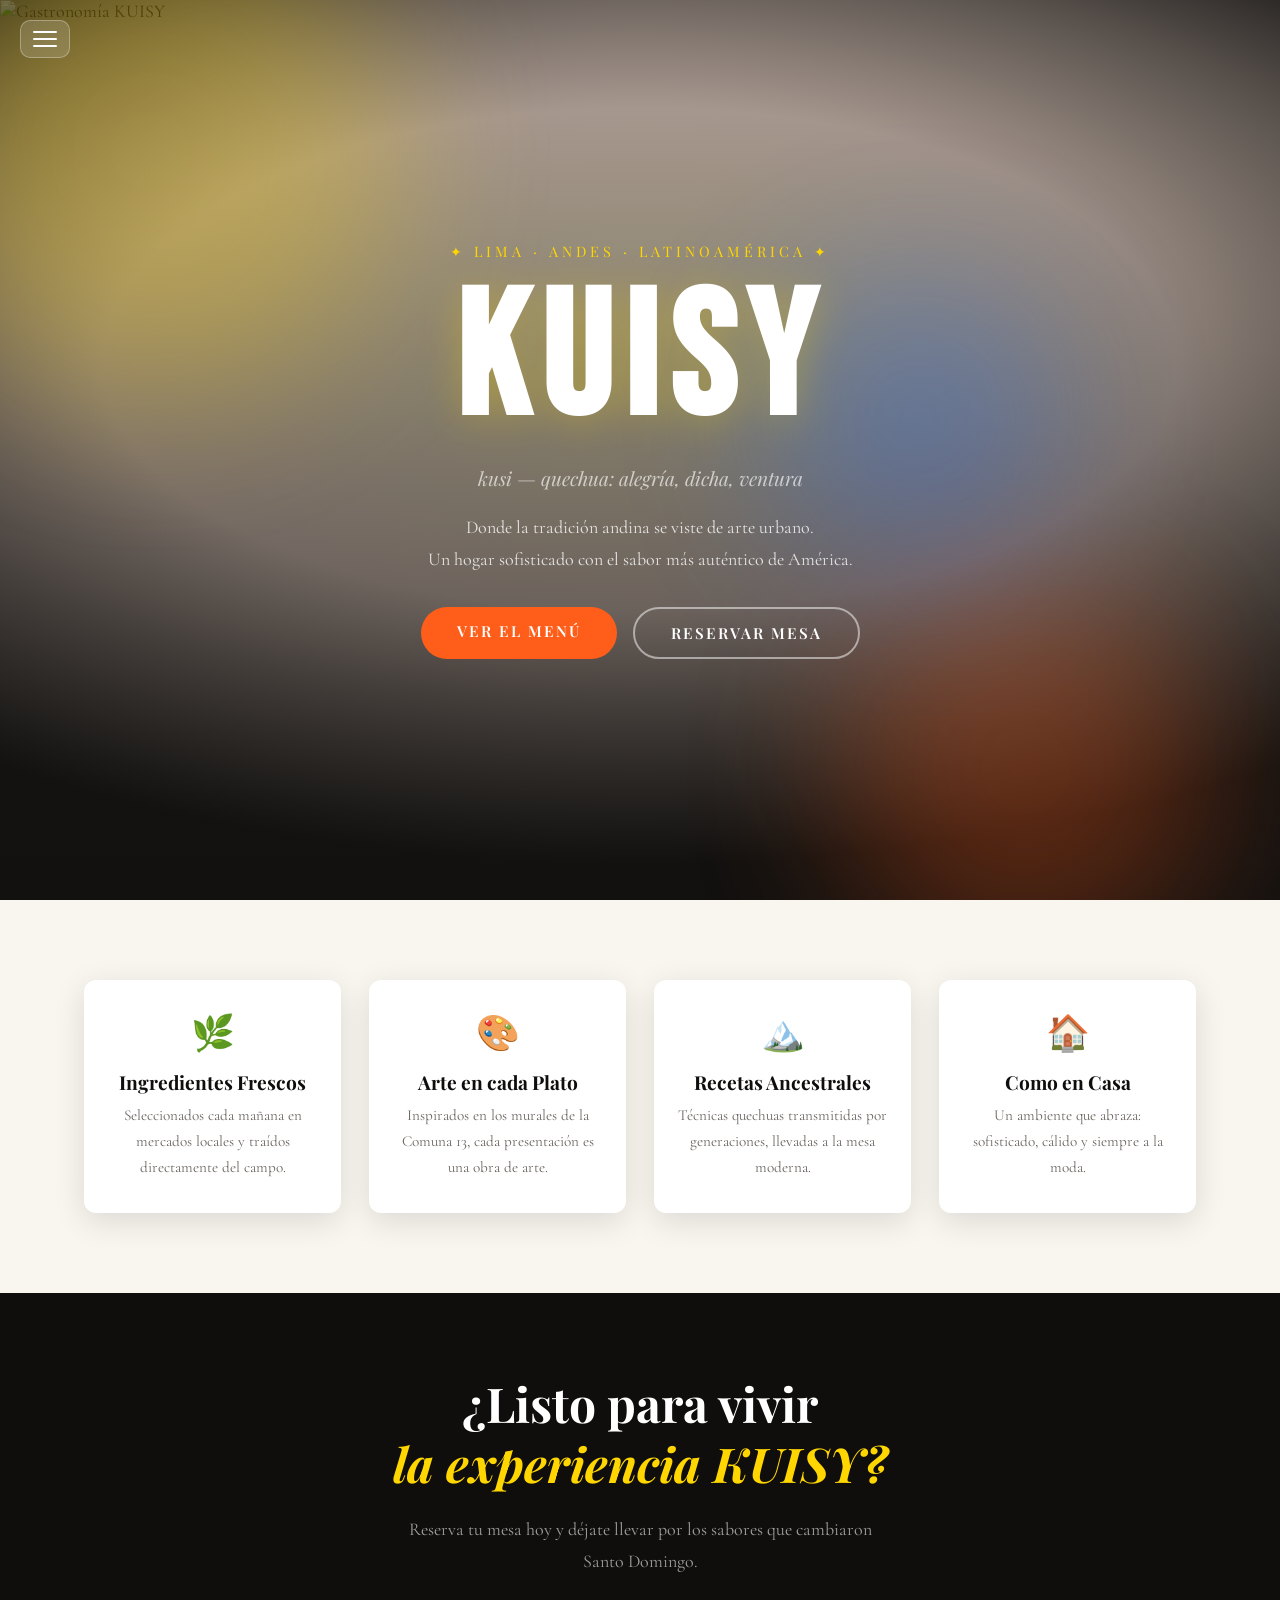
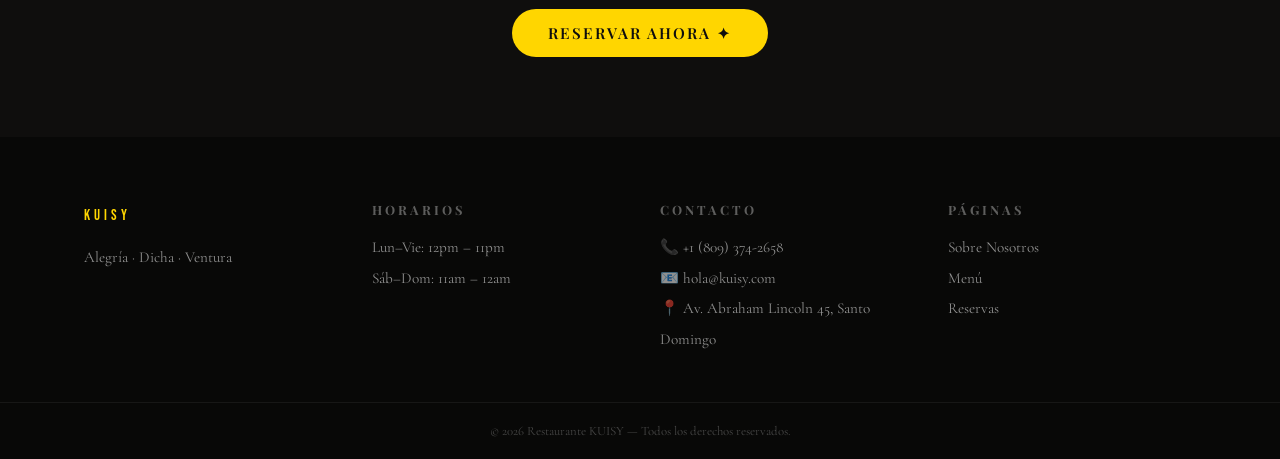
==== PAGINA WEB/index.html @ f2e791fc "Agregacion de proyecto python" ====
<!DOCTYPE html>
<html lang="es">
<head>
  <meta charset="UTF-8"/>
  <meta name="viewport" content="width=device-width, initial-scale=1.0"/>
  <title>KUISY — Inicio</title>
  <link rel="icon" href="C:\Users\Brita\OneDrive\Desktop\workpace\img\logo2.png" type="image/png">
  <link href="https://fonts.googleapis.com/css2?family=Playfair+Display:ital,wght@0,700;1,400&family=Cormorant+Garamond:wght@300;400;600&family=Bebas+Neue&display=swap" rel="stylesheet"/>
  <!-- Hoja de estilos compartida por todas las páginas -->
  <link rel="stylesheet" href="style.css"/>
  <!-- Estilos exclusivos del hero (inicio) -->
  <style>
    /* ---- HERO: ocupa toda la pantalla con destellos de luz ---- */
    .hero {
      position: relative; min-height: 100vh;
      display: flex; align-items: center; justify-content: center;
      /* Radial-gradient que crea destellos de luz desde el centro */
      background: radial-gradient(ellipse 120% 80% at 50% 40%,
        rgba(255,214,0,0.18) 0%, rgba(255,94,26,0.12) 35%, rgba(15,14,13,0.95) 70%);
      overflow: hidden;
    }
    /* Imagen de fondo del hero */
    .hero-bg { position: absolute; inset: 0; }
    .hero-bg img { filter: brightness(0.45) saturate(1.2); }
    .hero-bg .dim { position: absolute; inset: 0; background: linear-gradient(to bottom, rgba(15,14,13,0.3), rgba(15,14,13,0.75)); }

    /* Destellos animados de color (círculos con blur) */
    .glow { position: absolute; border-radius: 50%; filter: blur(80px); opacity: 0.3; animation: pulse 6s ease-in-out infinite alternate; z-index: 1; }
    .g1 { width:500px;height:500px; background:var(--amarillo); top:-100px;left:-100px; }
    .g2 { width:380px;height:380px; background:var(--naranja);  bottom:-60px;right:5%; animation-delay:2s; }
    .g3 { width:300px;height:300px; background:var(--azul);     top:30%;left:60%;      animation-delay:4s; }
    @keyframes pulse { to { transform:scale(1.35); opacity:0.45; } }

    /* Contenido central del hero */
    .hero-content { position:relative; z-index:2; text-align:center; padding:24px; animation: fadeUp 1.2s ease both; }
    .hero-tag   { font-family:var(--f-serif); font-size:.9rem; letter-spacing:4px; color:var(--amarillo); text-transform:uppercase; margin-bottom:14px; }
    .hero-title { font-family:var(--f-display); font-size:clamp(5rem,15vw,11rem); color:var(--blanco); letter-spacing:12px; line-height:1; text-shadow:0 4px 40px rgba(255,214,0,0.3); }
    .hero-sub   { font-family:var(--f-serif); font-style:italic; color:rgba(255,255,255,0.65); font-size:1.2rem; margin:14px 0 20px; }
    .hero-desc  { color:rgba(255,255,255,0.82); line-height:1.8; margin-bottom:32px; max-width:480px; margin-left:auto; margin-right:auto; }
    .hero-btns  { display:flex; gap:16px; justify-content:center; flex-wrap:wrap; }

    /* ---- SECCIÓN: mini-tarjetas de características ---- */
    .features { display:grid; grid-template-columns:repeat(auto-fit,minmax(220px,1fr)); gap:28px; padding:80px 0; }
    .feat-card { background:var(--blanco); border-radius:var(--radio); padding:32px 24px; box-shadow:var(--sombra); text-align:center; transition:transform .3s; }
    .feat-card:hover { transform:translateY(-6px); }
    .feat-icon { font-size:2.2rem; margin-bottom:14px; }
    .feat-card h3 { font-family:var(--f-serif); font-size:1.2rem; margin-bottom:8px; }
    .feat-card p  { color:var(--gris); font-size:.95rem; line-height:1.7; }

    /* ---- SECCIÓN: llamada a la acción ---- */
    .cta { background:var(--negro); padding:80px 24px; text-align:center; }
    .cta h2 { color:var(--blanco); } .cta h2 em { color:var(--amarillo); }
    .cta p  { color:rgba(255,255,255,0.6); margin-bottom:32px; max-width:500px; margin-left:auto; margin-right:auto; line-height:1.8; }
    .cta .btn-primary { background:var(--amarillo); color:var(--negro); }
    .cta .btn-primary:hover { background:var(--naranja); color:var(--blanco); }
  </style>
</head>
<body>

  <!-- Botón hamburguesa (abre/cierra el sidebar) -->
  <button class="menu-toggle" id="menuToggle"><span></span><span></span><span></span></button>

  <!-- Sidebar: menú lateral con efecto vidrio (glassmorphism en style.css) -->
  <nav class="sidebar" id="sidebar">
    <div class="sidebar-logo">KUISY</div>
    <ul>
      <!-- Cada enlace lleva a su propia página HTML -->
      <li><a href="index.html"    onclick="closeMenu()">✦ Inicio</a></li>
      <li><a href="nosotros.html" onclick="closeMenu()">✦ Sobre Nosotros</a></li>
      <li><a href="menu.html"     onclick="closeMenu()">✦ Menú</a></li>
      <li><a href="reservas.html" onclick="closeMenu()">✦ Reservas</a></li>
      <li><a href="#footer"       onclick="closeMenu()">✦ Contacto</a></li>
    </ul>
  </nav>
  <div class="overlay" id="overlay" onclick="closeMenu()"></div>

  <!-- ===== HERO — sección principal con destellos ===== -->
  <section class="hero">
    <div class="glow g1"></div>
    <div class="glow g2"></div>
    <div class="glow g3"></div>
    <div class="hero-bg">
      <img src="https://images.unsplash.com/photo-1504674900247-0877df9cc836?w=1600&q=80" alt="Gastronomía KUISY"/>
      <div class="dim"></div>
    </div>
    <div class="hero-content">
      <p class="hero-tag">✦ Lima · Andes · Latinoamérica ✦</p>
      <h1 class="hero-title">KUISY</h1>
      <p class="hero-sub"><em>kusi — quechua: alegría, dicha, ventura</em></p>
      <p class="hero-desc">Donde la tradición andina se viste de arte urbano.<br/>Un hogar sofisticado con el sabor más auténtico de América.</p>
      <div class="hero-btns">
        <!-- Hipervínculo al menú de comida (página separada) -->
        <a href="menu.html" class="btn btn-primary">Ver el Menú</a>
        <!-- Hipervínculo al formulario de reservas (página separada) -->
        <a href="reservas.html" class="btn btn-outline" style="border-color:rgba(255,255,255,0.5);color:var(--blanco);">Reservar Mesa</a>
      </div>
    </div>
  </section>

  <!-- ===== CARACTERÍSTICAS — 4 íconos destacando el restaurante ===== -->
  <section>
    <div class="container">
      <div class="features fade-up">
        <div class="feat-card">
          <div class="feat-icon">🌿</div>
          <h3>Ingredientes Frescos</h3>
          <p>Seleccionados cada mañana en mercados locales y traídos directamente del campo.</p>
        </div>
        <div class="feat-card">
          <div class="feat-icon">🎨</div>
          <h3>Arte en cada Plato</h3>
          <p>Inspirados en los murales de la Comuna 13, cada presentación es una obra de arte.</p>
        </div>
        <div class="feat-card">
          <div class="feat-icon">🏔️</div>
          <h3>Recetas Ancestrales</h3>
          <p>Técnicas quechuas transmitidas por generaciones, llevadas a la mesa moderna.</p>
        </div>
        <div class="feat-card">
          <div class="feat-icon">🏠</div>
          <h3>Como en Casa</h3>
          <p>Un ambiente que abraza: sofisticado, cálido y siempre a la moda.</p>
        </div>
      </div>
    </div>
  </section>

  <!-- ===== LLAMADA A LA ACCIÓN ===== -->
  <section class="cta">
    <h2>¿Listo para vivir<br/><em>la experiencia KUISY?</em></h2>
    <p>Reserva tu mesa hoy y déjate llevar por los sabores que cambiaron Santo Domingo.</p>
    <!-- Hipervínculo a la página de reservas -->
    <a href="reservas.html" class="btn btn-primary">Reservar Ahora ✦</a>
  </section>

  <!-- ===== FOOTER ===== -->
  <footer id="footer">
    <div class="container footer-grid">
      <div class="footer-col">
        <p class="footer-logo">KUISY</p>
        <p>Alegría · Dicha · Ventura</p>
      </div>
      <div class="footer-col">
        <h4>Horarios</h4>
        <p>Lun–Vie: 12pm – 11pm</p>
        <p>Sáb–Dom: 11am – 12am</p>
      </div>
      <div class="footer-col">
        <h4>Contacto</h4>
        <p>📞 +1 (809) 374-2658</p>
        <p>📧 hola@kuisy.com</p>
        <p>📍 Av. Abraham Lincoln 45, Santo Domingo</p>
      </div>
      <div class="footer-col">
        <h4>Páginas</h4>
        <a href="nosotros.html">Sobre Nosotros</a>
        <a href="menu.html">Menú</a>
        <a href="reservas.html">Reservas</a>
      </div>
    </div>
    <div class="footer-bottom">&copy; 2026 Restaurante KUISY — Todos los derechos reservados.</div>
  </footer>

  <script src="main.js"></script>
</body>
</html>
---- PAGINA WEB/style.css ----
/* ================================================
   style.css — Estilos compartidos de TODAS las páginas
   Paleta: naranja vibrante, azul, amarillo, rosa
   Inspiración: street art Comuna 13 + elegancia italiana
================================================= */

/* --- Variables globales de color, fuente y espaciado --- */
:root {
  --naranja: #FF5E1A;
  --azul:    #1A6BFF;
  --amarillo:#FFD600;
  --rosa:    #FF2D78;
  --negro:   #0F0E0D;
  --crema:   #F9F5EF;
  --gris:    #6B6560;
  --blanco:  #FFFFFF;

  /* Tipografías: display=retro bold, serif=italiana elegante, body=refinada */
  --f-display: 'Bebas Neue', sans-serif;
  --f-serif:   'Playfair Display', serif;
  --f-body:    'Cormorant Garamond', serif;

  --sombra: 0 8px 32px rgba(0,0,0,0.12);
  --radio: 12px;
}

/* --- Reset básico para que todos los navegadores partan igual --- */
*, *::before, *::after { box-sizing: border-box; margin: 0; padding: 0; }
html  { scroll-behavior: smooth; }
body  { font-family: var(--f-body); font-size: 18px; color: var(--negro); background: var(--crema); overflow-x: hidden; }
img   { display: block; width: 100%; height: 100%; object-fit: cover; }
a     { text-decoration: none; color: inherit; }
ul    { list-style: none; }

/* --- Contenedor centrado reutilizable en todas las páginas --- */
.container { max-width: 1160px; margin: 0 auto; padding: 0 24px; }

/* ================================================
   BOTÓN HAMBURGUESA (fijo en toda la web)
================================================= */
.menu-toggle {
  position: fixed; top: 20px; left: 20px; z-index: 1000;
  background: rgba(255,255,255,0.15);
  backdrop-filter: blur(10px);         /* efecto vidrio */
  border: 1px solid rgba(255,255,255,0.3);
  border-radius: 10px; padding: 10px 12px;
  cursor: pointer; display: flex; flex-direction: column; gap: 5px;
}
.menu-toggle span { display: block; width: 24px; height: 2px; background: var(--blanco); border-radius: 2px; transition: all 0.3s; }

/* Transforma las 3 líneas en X cuando el menú está abierto */
body.menu-open .menu-toggle span:nth-child(1) { transform: translateY(7px) rotate(45deg); }
body.menu-open .menu-toggle span:nth-child(2) { opacity: 0; }
body.menu-open .menu-toggle span:nth-child(3) { transform: translateY(-7px) rotate(-45deg); }

/* ================================================
   SIDEBAR — menú lateral glassmorphism
================================================= */
.sidebar {
  position: fixed; top: 0; left: -280px; width: 260px; height: 100vh;
  z-index: 999; padding: 60px 32px;
  background: rgba(15,14,13,0.80);
  backdrop-filter: blur(20px);         /* efecto vidrio oscuro */
  border-right: 1px solid rgba(255,255,255,0.08);
  transition: left 0.4s cubic-bezier(0.23,1,0.32,1);
}
.sidebar.open { left: 0; }             /* se desliza al abrirse */

.sidebar-logo { font-family: var(--f-display); font-size: 2.4rem; color: var(--amarillo); letter-spacing: 4px; margin-bottom: 48px; }
.sidebar ul li { margin-bottom: 22px; }
.sidebar ul li a { font-family: var(--f-serif); font-size: 1.05rem; color: rgba(255,255,255,0.8); letter-spacing: 1px; transition: color 0.2s, padding-left 0.2s; }
.sidebar ul li a:hover,
.sidebar ul li a.active { color: var(--naranja); padding-left: 8px; }

/* Overlay oscuro detrás del sidebar */
.overlay { position: fixed; inset: 0; background: rgba(0,0,0,0.5); z-index: 998; opacity: 0; pointer-events: none; transition: opacity 0.3s; }
.overlay.active { opacity: 1; pointer-events: all; }

/* ================================================
   HEADER DE PÁGINAS INTERIORES (menu, reservas, nosotros)
   Banner compacto con título de la sección
================================================= */
.page-header {
  min-height: 40vh;
  display: flex; align-items: center; justify-content: center; flex-direction: column;
  text-align: center;
  position: relative; overflow: hidden;
  background: var(--negro);
}
/* Imagen de fondo del header interior */
.page-header img.bg { position: absolute; inset: 0; opacity: 0.35; }
.page-header .overlay-dark { position: absolute; inset: 0; background: linear-gradient(to bottom, rgba(15,14,13,0.5), rgba(15,14,13,0.85)); }
.page-header .ph-content { position: relative; z-index: 2; }
.page-header .ph-tag { font-family: var(--f-serif); font-size: 0.85rem; letter-spacing: 4px; text-transform: uppercase; color: var(--amarillo); margin-bottom: 12px; }
.page-header h1 { font-family: var(--f-display); font-size: clamp(3rem,8vw,7rem); color: var(--blanco); letter-spacing: 6px; }
.page-header p  { font-family: var(--f-serif); font-style: italic; color: rgba(255,255,255,0.65); margin-top: 10px; font-size: 1.1rem; }

/* ================================================
   BOTONES reutilizables en todas las páginas
================================================= */
.btn { display: inline-block; font-family: var(--f-serif); font-size: 0.95rem; font-weight: 600; letter-spacing: 2px; text-transform: uppercase; padding: 14px 36px; border-radius: 50px; cursor: pointer; transition: all 0.25s; border: none; }
.btn-primary { background: var(--naranja); color: var(--blanco); }
.btn-primary:hover { background: var(--rosa); transform: translateY(-3px); box-shadow: 0 12px 28px rgba(255,45,120,0.3); }
.btn-outline { background: transparent; border: 2px solid var(--negro); color: var(--negro); }
.btn-outline:hover { background: var(--negro); color: var(--blanco); transform: translateY(-2px); }
.btn-full { width: 100%; text-align: center; }

/* ================================================
   ETIQUETA DE SECCIÓN (pequeño tag encima del título)
================================================= */
.s-tag { display: inline-block; font-family: var(--f-serif); font-size: 0.78rem; letter-spacing: 4px; text-transform: uppercase; color: var(--naranja); background: rgba(255,94,26,0.1); padding: 5px 14px; border-radius: 20px; margin-bottom: 14px; }
.s-tag.center { display: block; text-align: center; }

h2 { font-family: var(--f-serif); font-size: clamp(1.8rem,4vw,3rem); font-weight: 700; line-height: 1.25; margin-bottom: 20px; }
h2.center { text-align: center; }
h2 em { color: var(--naranja); font-style: italic; }

/* ================================================
   FOOTER compartido
================================================= */
footer { background: #080807; color: rgba(255,255,255,0.55); padding: 64px 0 0; }
.footer-grid { display: grid; grid-template-columns: repeat(auto-fit, minmax(160px,1fr)); gap: 40px; padding-bottom: 48px; }
.footer-logo { font-family: var(--f-display); font-size: 2.2rem; color: var(--amarillo); letter-spacing: 4px; margin-bottom: 10px; }
.footer-col h4 { font-family: var(--f-serif); font-size: 0.8rem; letter-spacing: 3px; text-transform: uppercase; color: rgba(255,255,255,0.35); margin-bottom: 14px; }
.footer-col p, .footer-col a { font-size: 0.95rem; line-height: 2; display: block; transition: color 0.2s; }
.footer-col a:hover { color: var(--naranja); }
.footer-bottom { border-top: 1px solid rgba(255,255,255,0.06); padding: 20px; text-align: center; font-size: 0.8rem; color: rgba(255,255,255,0.25); }

/* ================================================
   ANIMACIÓN DE ENTRADA (usada en todas las páginas)
================================================= */
@keyframes fadeUp { from { opacity: 0; transform: translateY(30px); } to { opacity: 1; transform: translateY(0); } }
.fade-up { animation: fadeUp 0.8s ease both; }

/* ================================================
   RESPONSIVE — pantallas pequeñas
================================================= */
@media (max-width: 768px) {
  .footer-grid { grid-template-columns: 1fr 1fr; }
  .menu-toggle span { background: var(--negro); }
  .logo-fixed { width: 60px; height: 60px; bottom: 15px; left: 15px; }
}
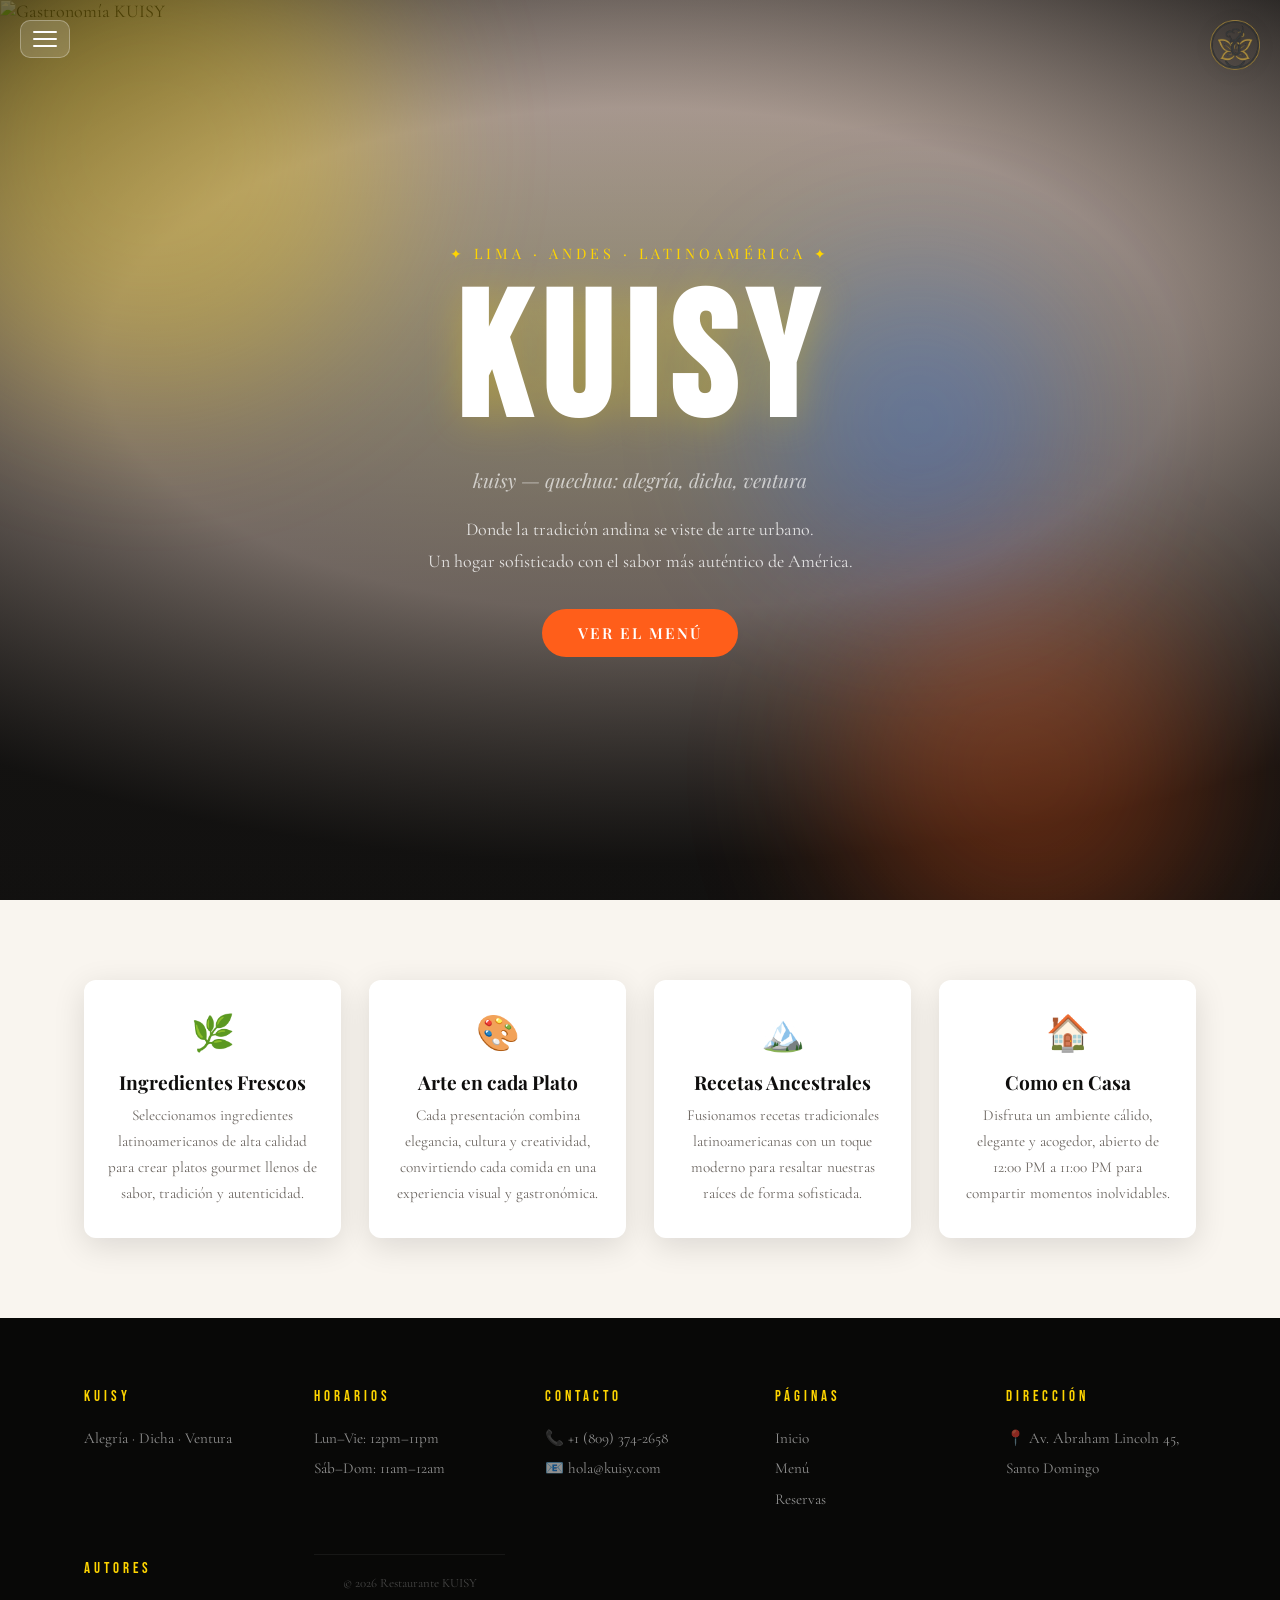
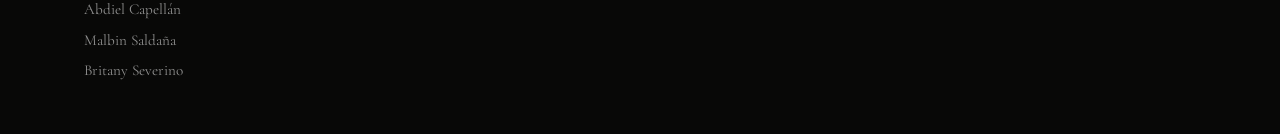
==== commit c401f51f: "Actualizacion proyecto completado" ====
--- a/PAGINA WEB/index.html
+++ b/PAGINA WEB/index.html
@@ -4,7 +4,7 @@
   <meta charset="UTF-8"/>
   <meta name="viewport" content="width=device-width, initial-scale=1.0"/>
   <title>KUISY — Inicio</title>
-  <link rel="icon" href="C:\Users\Brita\OneDrive\Desktop\workpace\img\logo2.png" type="image/png">
+  <link rel="icon" href="../img/logo2.icon" type="image/x-icon">
   <link href="https://fonts.googleapis.com/css2?family=Playfair+Display:ital,wght@0,700;1,400&family=Cormorant+Garamond:wght@300;400;600&family=Bebas+Neue&display=swap" rel="stylesheet"/>
   <!-- Hoja de estilos compartida por todas las páginas -->
   <link rel="stylesheet" href="style.css"/>
@@ -60,6 +60,11 @@
   <!-- Botón hamburguesa (abre/cierra el sidebar) -->
   <button class="menu-toggle" id="menuToggle"><span></span><span></span><span></span></button>
 
+  <!-- Logo fijo en esquina superior derecha -->
+  <a href="index.html" class="logo-fixed" title="Ir a inicio">
+    <img src="../img/logo2.icon" alt="KUISY Logo" />
+  </a>
+
   <!-- Sidebar: menú lateral con efecto vidrio (glassmorphism en style.css) -->
   <nav class="sidebar" id="sidebar">
     <div class="sidebar-logo">KUISY</div>
@@ -68,7 +73,6 @@
       <li><a href="index.html"    onclick="closeMenu()">✦ Inicio</a></li>
       <li><a href="nosotros.html" onclick="closeMenu()">✦ Sobre Nosotros</a></li>
       <li><a href="menu.html"     onclick="closeMenu()">✦ Menú</a></li>
-      <li><a href="reservas.html" onclick="closeMenu()">✦ Reservas</a></li>
       <li><a href="#footer"       onclick="closeMenu()">✦ Contacto</a></li>
     </ul>
   </nav>
@@ -86,14 +90,12 @@
     <div class="hero-content">
       <p class="hero-tag">✦ Lima · Andes · Latinoamérica ✦</p>
       <h1 class="hero-title">KUISY</h1>
-      <p class="hero-sub"><em>kusi — quechua: alegría, dicha, ventura</em></p>
+      <p class="hero-sub"><em>kuisy — quechua: alegría, dicha, ventura</em></p>
       <p class="hero-desc">Donde la tradición andina se viste de arte urbano.<br/>Un hogar sofisticado con el sabor más auténtico de América.</p>
       <div class="hero-btns">
         <!-- Hipervínculo al menú de comida (página separada) -->
         <a href="menu.html" class="btn btn-primary">Ver el Menú</a>
-        <!-- Hipervínculo al formulario de reservas (página separada) -->
-        <a href="reservas.html" class="btn btn-outline" style="border-color:rgba(255,255,255,0.5);color:var(--blanco);">Reservar Mesa</a>
-      </div>
+      
     </div>
   </section>
 
@@ -104,62 +106,41 @@
         <div class="feat-card">
           <div class="feat-icon">🌿</div>
           <h3>Ingredientes Frescos</h3>
-          <p>Seleccionados cada mañana en mercados locales y traídos directamente del campo.</p>
+          <p>Seleccionamos ingredientes latinoamericanos de alta calidad para crear platos gourmet llenos de sabor, tradición y autenticidad.</p>
         </div>
         <div class="feat-card">
           <div class="feat-icon">🎨</div>
           <h3>Arte en cada Plato</h3>
-          <p>Inspirados en los murales de la Comuna 13, cada presentación es una obra de arte.</p>
+          <p>Cada presentación combina elegancia, cultura y creatividad, convirtiendo cada comida en una experiencia visual y gastronómica.</p>
         </div>
         <div class="feat-card">
           <div class="feat-icon">🏔️</div>
           <h3>Recetas Ancestrales</h3>
-          <p>Técnicas quechuas transmitidas por generaciones, llevadas a la mesa moderna.</p>
+          <p>Fusionamos recetas tradicionales latinoamericanas con un toque moderno para resaltar nuestras raíces de forma sofisticada.</p>
         </div>
         <div class="feat-card">
           <div class="feat-icon">🏠</div>
           <h3>Como en Casa</h3>
-          <p>Un ambiente que abraza: sofisticado, cálido y siempre a la moda.</p>
+          <p>Disfruta un ambiente cálido, elegante y acogedor, abierto de 12:00 PM a 11:00 PM para compartir momentos inolvidables.</p>
         </div>
       </div>
     </div>
   </section>
 
-  <!-- ===== LLAMADA A LA ACCIÓN ===== -->
-  <section class="cta">
-    <h2>¿Listo para vivir<br/><em>la experiencia KUISY?</em></h2>
-    <p>Reserva tu mesa hoy y déjate llevar por los sabores que cambiaron Santo Domingo.</p>
-    <!-- Hipervínculo a la página de reservas -->
-    <a href="reservas.html" class="btn btn-primary">Reservar Ahora ✦</a>
-  </section>
 
   <!-- ===== FOOTER ===== -->
+  
   <footer id="footer">
     <div class="container footer-grid">
-      <div class="footer-col">
-        <p class="footer-logo">KUISY</p>
-        <p>Alegría · Dicha · Ventura</p>
-      </div>
-      <div class="footer-col">
-        <h4>Horarios</h4>
-        <p>Lun–Vie: 12pm – 11pm</p>
-        <p>Sáb–Dom: 11am – 12am</p>
-      </div>
-      <div class="footer-col">
-        <h4>Contacto</h4>
-        <p>📞 +1 (809) 374-2658</p>
-        <p>📧 hola@kuisy.com</p>
-        <p>📍 Av. Abraham Lincoln 45, Santo Domingo</p>
-      </div>
-      <div class="footer-col">
-        <h4>Páginas</h4>
-        <a href="nosotros.html">Sobre Nosotros</a>
-        <a href="menu.html">Menú</a>
-        <a href="reservas.html">Reservas</a>
-      </div>
-    </div>
-    <div class="footer-bottom">&copy; 2026 Restaurante KUISY — Todos los derechos reservados.</div>
+      <div class="footer-col"><p class="footer-logo">KUISY</p><p>Alegría · Dicha · Ventura</p></div>
+      <div class="footer-col"><p class="footer-logo">Horarios</p><p>Lun–Vie: 12pm–11pm</p><p>Sáb–Dom: 11am–12am</p></div>
+      <div class="footer-col"><p class="footer-logo">Contacto</p><p>📞 +1 (809) 374-2658</p><p>📧 hola@kuisy.com</p></div>
+      <div class="footer-col"><p class="footer-logo">Páginas</p><a href="index.html">Inicio</a><a href="menu.html">Menú</a><a href="reservas.html">Reservas</a></div>
+       <div class="footer-col"><p class="footer-logo">Dirección</p><p>📍 Av. Abraham Lincoln 45, Santo Domingo</p></div>
+        <div class="footer-col"><p class="footer-logo">Autores</p><p> Abdiel Capellán <br>Malbin Saldaña <br>Britany Severino</p></div>
+    <div class="footer-bottom">&copy; 2026 Restaurante KUISY</div>
   </footer>
+
 
   <script src="main.js"></script>
 </body>
--- a/PAGINA WEB/style.css
+++ b/PAGINA WEB/style.css
@@ -6,14 +6,15 @@
 
 /* --- Variables globales de color, fuente y espaciado --- */
 :root {
+   --amarillo_suave: #e3ca50;
   --naranja: #FF5E1A;
   --azul:    #1A6BFF;
-  --amarillo:#FFD600;
+  --amarillo:#ffd500;
   --rosa:    #FF2D78;
   --negro:   #0F0E0D;
   --crema:   #F9F5EF;
   --gris:    #6B6560;
-  --blanco:  #FFFFFF;
+  --blanco:  #FFFFFF;   
 
   /* Tipografías: display=retro bold, serif=italiana elegante, body=refinada */
   --f-display: 'Bebas Neue', sans-serif;
@@ -23,7 +24,7 @@
   --sombra: 0 8px 32px rgba(0,0,0,0.12);
   --radio: 12px;
 }
-
+ 
 /* --- Reset básico para que todos los navegadores partan igual --- */
 *, *::before, *::after { box-sizing: border-box; margin: 0; padding: 0; }
 html  { scroll-behavior: smooth; }
@@ -52,6 +53,52 @@
 body.menu-open .menu-toggle span:nth-child(1) { transform: translateY(7px) rotate(45deg); }
 body.menu-open .menu-toggle span:nth-child(2) { opacity: 0; }
 body.menu-open .menu-toggle span:nth-child(3) { transform: translateY(-7px) rotate(-45deg); }
+
+/* ================================================
+   LOGO FIJO — esquina superior derecha
+================================================= */
+.logo-fixed {
+  position: fixed;
+  top: 20px;
+  right: 20px;
+  z-index: 950;
+  width: 50px;
+  height: 50px;
+  background: transparent;
+  display: flex;
+  align-items: center;
+  justify-content: center;
+  border-radius: 12px;
+  cursor: pointer;
+  transition: transform 0.3s ease, background 0.3s ease, box-shadow 0.3s ease;
+  text-decoration: none;
+}
+
+.logo-fixed img {
+  width: 100%;
+  height: 100%;
+  object-fit: contain;
+  filter: drop-shadow(0 2px 8px rgba(0,0,0,0.1));
+}
+
+.logo-fixed:hover {
+  transform: scale(1.12);
+  background: rgba(255, 94, 26, 0.08);
+  box-shadow: 0 4px 16px rgba(255, 94, 26, 0.15);
+}
+
+.logo-fixed:active {
+  transform: scale(0.95);
+}
+
+@media(max-width: 768px) {
+  .logo-fixed {
+    width: 45px;
+    height: 45px;
+    top: 15px;
+    right: 15px;
+  }
+}
 
 /* ================================================
    SIDEBAR — menú lateral glassmorphism
@@ -102,21 +149,21 @@
 .btn-primary { background: var(--naranja); color: var(--blanco); }
 .btn-primary:hover { background: var(--rosa); transform: translateY(-3px); box-shadow: 0 12px 28px rgba(255,45,120,0.3); }
 .btn-outline { background: transparent; border: 2px solid var(--negro); color: var(--negro); }
-.btn-outline:hover { background: var(--negro); color: var(--blanco); transform: translateY(-2px); }
+.btn-outline:hover { background: var(--amarillo_suave); color: var(--negro); transform: translateY(-2px); }
 .btn-full { width: 100%; text-align: center; }
 
 /* ================================================
    ETIQUETA DE SECCIÓN (pequeño tag encima del título)
 ================================================= */
-.s-tag { display: inline-block; font-family: var(--f-serif); font-size: 0.78rem; letter-spacing: 4px; text-transform: uppercase; color: var(--naranja); background: rgba(255,94,26,0.1); padding: 5px 14px; border-radius: 20px; margin-bottom: 14px; }
+.s-tag { display: inline-block; font-family: var(--f-serif); font-size: 0.78rem; letter-spacing: 4px; text-transform: uppercase; color: var(--blanco); background: rgb(27, 27, 26); padding: 5px 14px; border-radius: 20px; margin-bottom: 14px; }
 .s-tag.center { display: block; text-align: center; }
 
 h2 { font-family: var(--f-serif); font-size: clamp(1.8rem,4vw,3rem); font-weight: 700; line-height: 1.25; margin-bottom: 20px; }
 h2.center { text-align: center; }
-h2 em { color: var(--naranja); font-style: italic; }
+h2 em { color: var(--amarillo_suave); font-style: italic; }
 
 /* ================================================
-   FOOTER compartido
+   Clases de cada contenido en el footer
 ================================================= */
 footer { background: #080807; color: rgba(255,255,255,0.55); padding: 64px 0 0; }
 .footer-grid { display: grid; grid-template-columns: repeat(auto-fit, minmax(160px,1fr)); gap: 40px; padding-bottom: 48px; }
